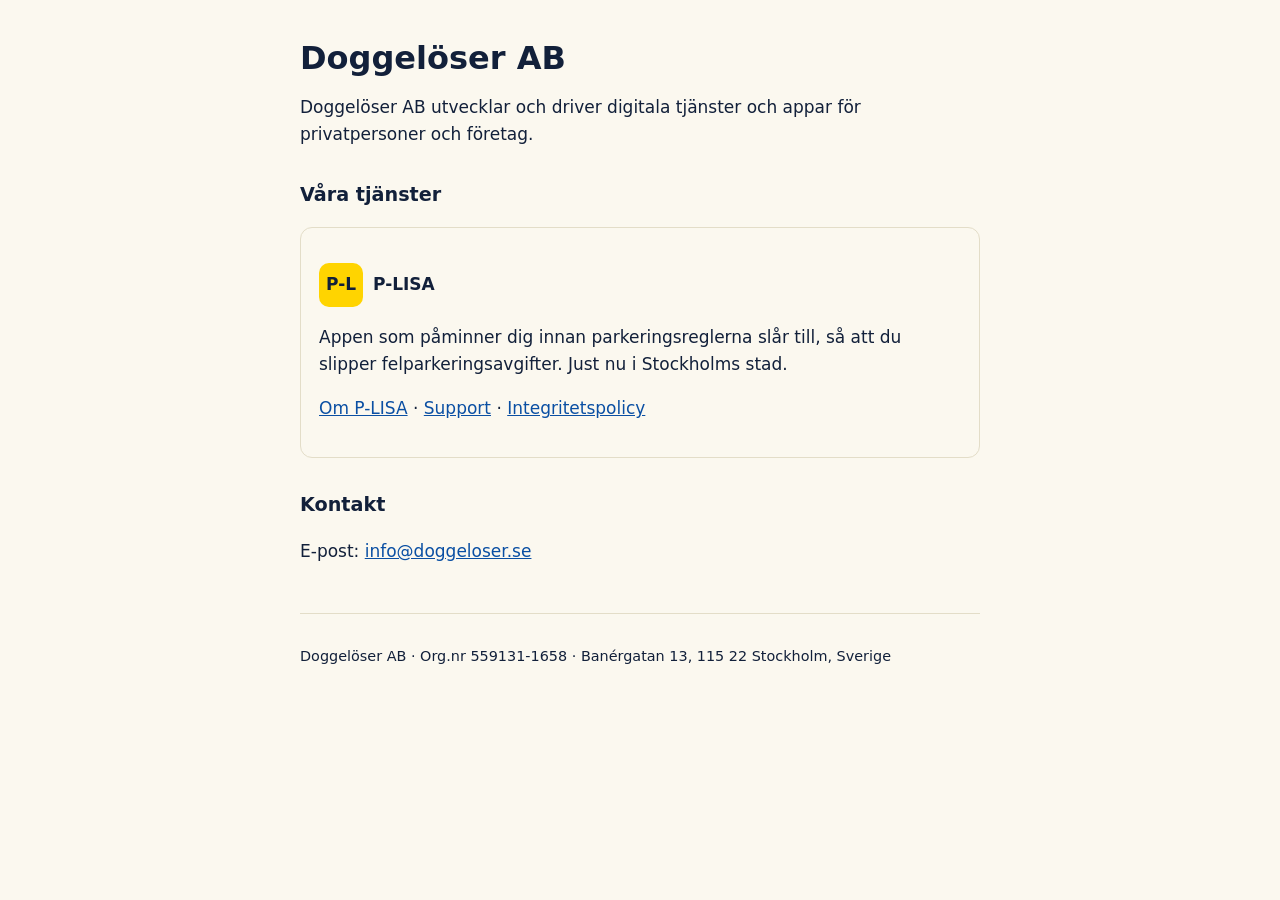
==== index.html @ 2639faf9 "Add files via upload" ====
<!doctype html>
<html lang="sv"><head><meta charset="utf-8"><meta name="viewport" content="width=device-width,initial-scale=1">
<title>Doggelöser AB</title><link rel="stylesheet" href="/style.css"></head>
<body><main>
<h1>Doggelöser AB</h1>
<p>Doggelöser AB utvecklar och driver digitala tjänster och appar för privatpersoner och företag.</p>
<h2>Våra tjänster</h2>
<div class="card">
  <p><span class="mark">P-L</span><strong>P-LISA</strong></p>
  <p>Appen som påminner dig innan parkeringsreglerna slår till, så att du slipper felparkeringsavgifter. Just nu i Stockholms stad.</p>
  <p><a href="/p-lisa/">Om P-LISA</a> · <a href="/p-lisa/support.html">Support</a> · <a href="/p-lisa/integritet.html">Integritetspolicy</a></p>
</div>
<h2>Kontakt</h2>
<p>E-post: <a href="mailto:info@doggeloser.se">info@doggeloser.se</a></p>
<footer>
  <p>Doggelöser AB · Org.nr 559131-1658 · Banérgatan 13, 115 22 Stockholm, Sverige</p>
</footer>
</main></body></html>
---- style.css ----
:root{--bg:#fbf8ef;--fg:#12203a;--muted:#5a6475;--line:#e3ddc8;--ticket:#ffd400;--sign:#0a4fa3}
@media (prefers-color-scheme:dark){:root{--bg:#0f1626;--fg:#f3f0e4;--muted:#a8b0c0;--line:#26314d;--sign:#3d82d6}}
*{box-sizing:border-box}
body{margin:0;background:var(--bg);color:var(--fg);font:17px/1.6 system-ui,-apple-system,"Segoe UI",sans-serif;padding:40px 16px 64px}
main{max-width:680px;margin:0 auto}
h1{font-size:2rem;line-height:1.15;margin:0 0 12px}
h2{font-size:1.2rem;margin:32px 0 8px}
p,li{color:var(--fg)}
.muted{color:var(--muted);font-size:.95rem}
a{color:var(--sign)}
.mark{display:inline-grid;place-items:center;width:44px;height:44px;border-radius:10px;background:var(--ticket);color:#12203a;font-weight:900;margin-right:10px;vertical-align:middle}
.card{border:1px solid var(--line);border-radius:12px;padding:18px;margin:16px 0}
footer{margin-top:48px;border-top:1px solid var(--line);padding-top:16px;color:var(--muted);font-size:.9rem}
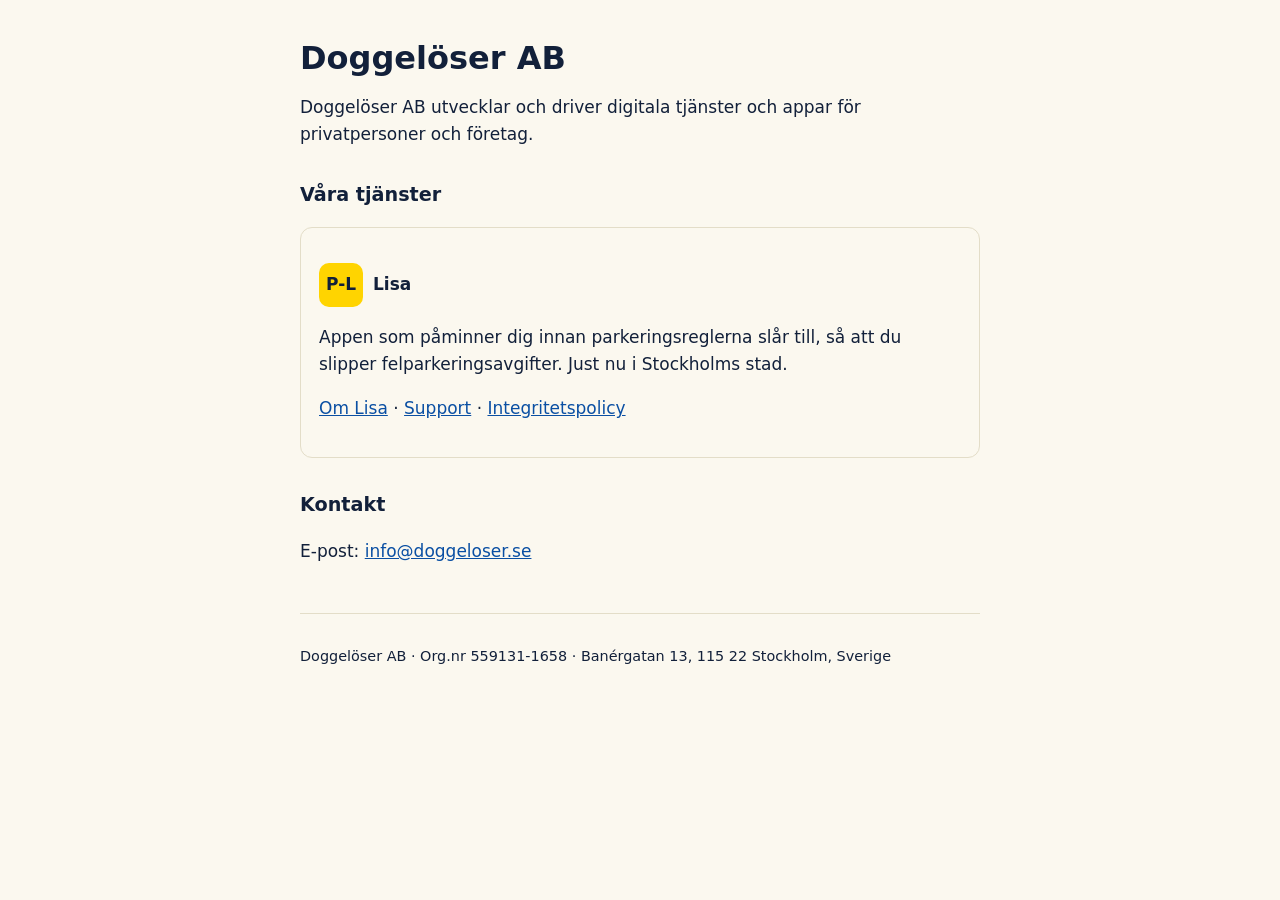
==== commit 4f0674c3: "Lisa: nya sidor under /lisa/, omdirigering från /p-lisa/ Co-Authored-By: Claude Opus 5.5 <noreply@an" ====
--- a/index.html
+++ b/index.html
@@ -6,9 +6,9 @@
 <p>Doggelöser AB utvecklar och driver digitala tjänster och appar för privatpersoner och företag.</p>
 <h2>Våra tjänster</h2>
 <div class="card">
-  <p><span class="mark">P-L</span><strong>P-LISA</strong></p>
+  <p><span class="mark">P-L</span><strong>Lisa</strong></p>
   <p>Appen som påminner dig innan parkeringsreglerna slår till, så att du slipper felparkeringsavgifter. Just nu i Stockholms stad.</p>
-  <p><a href="/p-lisa/">Om P-LISA</a> · <a href="/p-lisa/support.html">Support</a> · <a href="/p-lisa/integritet.html">Integritetspolicy</a></p>
+  <p><a href="/lisa/">Om Lisa</a> · <a href="/lisa/support.html">Support</a> · <a href="/lisa/integritet.html">Integritetspolicy</a></p>
 </div>
 <h2>Kontakt</h2>
 <p>E-post: <a href="mailto:info@doggeloser.se">info@doggeloser.se</a></p>
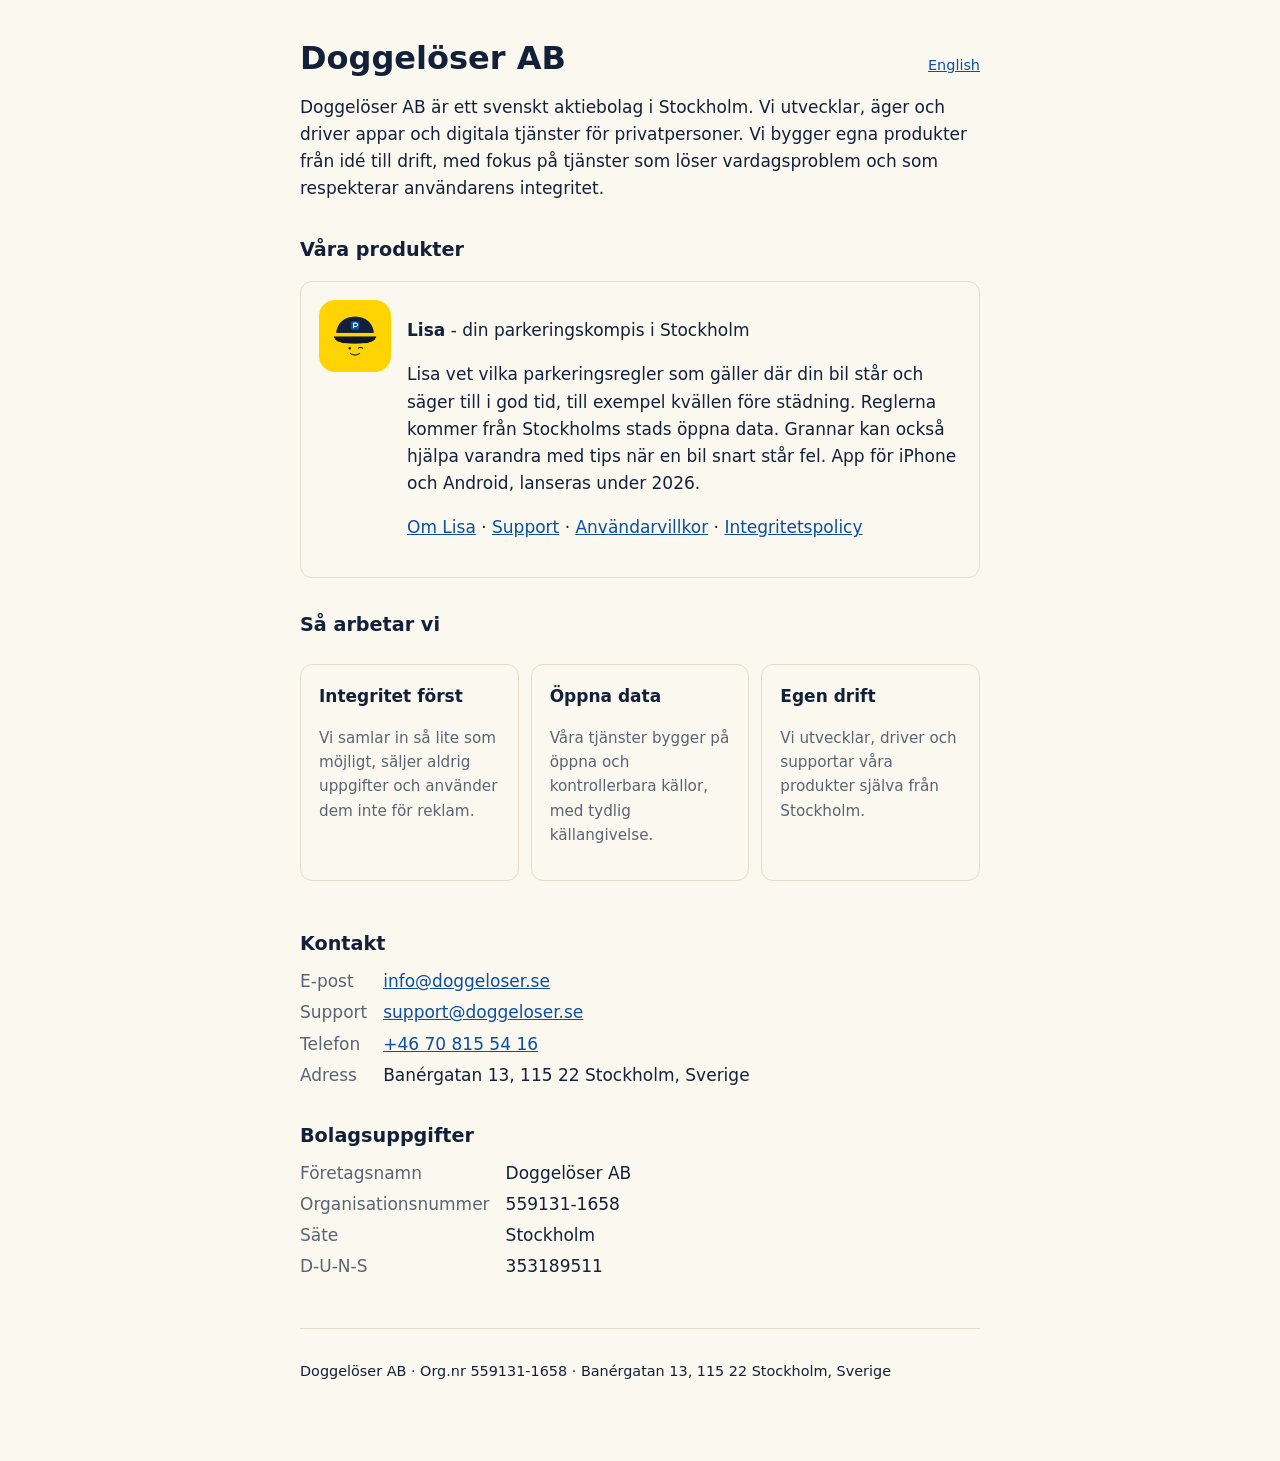
==== commit c80485d4: "Doggelöser AB: fullständig bolagssida på svenska och engelska Co-Authored-By: Claude Opus 5.5 <norep" ====
--- a/index.html
+++ b/index.html
@@ -1,18 +1,45 @@
 <!doctype html>
 <html lang="sv"><head><meta charset="utf-8"><meta name="viewport" content="width=device-width,initial-scale=1">
-<title>Doggelöser AB</title><link rel="stylesheet" href="/style.css"></head>
+<title>Doggelöser AB</title>
+<meta name="description" content="Doggelöser AB är ett svenskt aktiebolag i Stockholm som utvecklar och driver appar och digitala tjänster, bland annat parkeringsappen Lisa.">
+<link rel="icon" href="/lisa/icon.png"><link rel="stylesheet" href="/style.css"></head>
 <body><main>
+<p class="lang"><a href="/en/">English</a></p>
 <h1>Doggelöser AB</h1>
-<p>Doggelöser AB utvecklar och driver digitala tjänster och appar för privatpersoner och företag.</p>
-<h2>Våra tjänster</h2>
-<div class="card">
-  <p><span class="mark">P-L</span><strong>Lisa</strong></p>
-  <p>Appen som påminner dig innan parkeringsreglerna slår till, så att du slipper felparkeringsavgifter. Just nu i Stockholms stad.</p>
-  <p><a href="/lisa/">Om Lisa</a> · <a href="/lisa/support.html">Support</a> · <a href="/lisa/integritet.html">Integritetspolicy</a></p>
+<p>Doggelöser AB är ett svenskt aktiebolag i Stockholm. Vi utvecklar, äger och driver appar och digitala tjänster för privatpersoner. Vi bygger egna produkter från idé till drift, med fokus på tjänster som löser vardagsproblem och som respekterar användarens integritet.</p>
+
+<h2>Våra produkter</h2>
+<div class="card app">
+  <img src="/lisa/icon.png" alt="Lisa-ikonen">
+  <div>
+    <p><strong>Lisa</strong> - din parkeringskompis i Stockholm</p>
+    <p>Lisa vet vilka parkeringsregler som gäller där din bil står och säger till i god tid, till exempel kvällen före städning. Reglerna kommer från Stockholms stads öppna data. Grannar kan också hjälpa varandra med tips när en bil snart står fel. App för iPhone och Android, lanseras under 2026.</p>
+    <p><a href="/lisa/">Om Lisa</a> · <a href="/lisa/support.html">Support</a> · <a href="/lisa/villkor.html">Användarvillkor</a> · <a href="/lisa/integritet.html">Integritetspolicy</a></p>
+  </div>
 </div>
+
+<h2>Så arbetar vi</h2>
+<div class="grid">
+  <div class="card"><strong>Integritet först</strong><p class="muted">Vi samlar in så lite som möjligt, säljer aldrig uppgifter och använder dem inte för reklam.</p></div>
+  <div class="card"><strong>Öppna data</strong><p class="muted">Våra tjänster bygger på öppna och kontrollerbara källor, med tydlig källangivelse.</p></div>
+  <div class="card"><strong>Egen drift</strong><p class="muted">Vi utvecklar, driver och supportar våra produkter själva från Stockholm.</p></div>
+</div>
+
 <h2>Kontakt</h2>
-<p>E-post: <a href="mailto:info@doggeloser.se">info@doggeloser.se</a></p>
-<footer>
-  <p>Doggelöser AB · Org.nr 559131-1658 · Banérgatan 13, 115 22 Stockholm, Sverige</p>
-</footer>
+<dl>
+  <dt>E-post</dt><dd><a href="mailto:info@doggeloser.se">info@doggeloser.se</a></dd>
+  <dt>Support</dt><dd><a href="mailto:support@doggeloser.se">support@doggeloser.se</a></dd>
+  <dt>Telefon</dt><dd><a href="tel:+46708155416">+46 70 815 54 16</a></dd>
+  <dt>Adress</dt><dd>Banérgatan 13, 115 22 Stockholm, Sverige</dd>
+</dl>
+
+<h2>Bolagsuppgifter</h2>
+<dl>
+  <dt>Företagsnamn</dt><dd>Doggelöser AB</dd>
+  <dt>Organisationsnummer</dt><dd>559131-1658</dd>
+  <dt>Säte</dt><dd>Stockholm</dd>
+  <dt>D-U-N-S</dt><dd>353189511</dd>
+</dl>
+
+<footer><p>Doggelöser AB · Org.nr 559131-1658 · Banérgatan 13, 115 22 Stockholm, Sverige</p></footer>
 </main></body></html>
--- a/style.css
+++ b/style.css
@@ -11,3 +11,9 @@
 .mark{display:inline-grid;place-items:center;width:44px;height:44px;border-radius:10px;background:var(--ticket);color:#12203a;font-weight:900;margin-right:10px;vertical-align:middle}
 .card{border:1px solid var(--line);border-radius:12px;padding:18px;margin:16px 0}
 footer{margin-top:48px;border-top:1px solid var(--line);padding-top:16px;color:var(--muted);font-size:.9rem}
+.app{display:flex;gap:16px;align-items:flex-start}
+.app img{width:72px;height:72px;border-radius:16px;flex:none}
+.grid{display:grid;grid-template-columns:repeat(auto-fit,minmax(200px,1fr));gap:12px}
+.lang{float:right;font-size:.9rem}
+dl{display:grid;grid-template-columns:max-content 1fr;gap:4px 16px;margin:8px 0}
+dt{color:var(--muted)}dd{margin:0}
